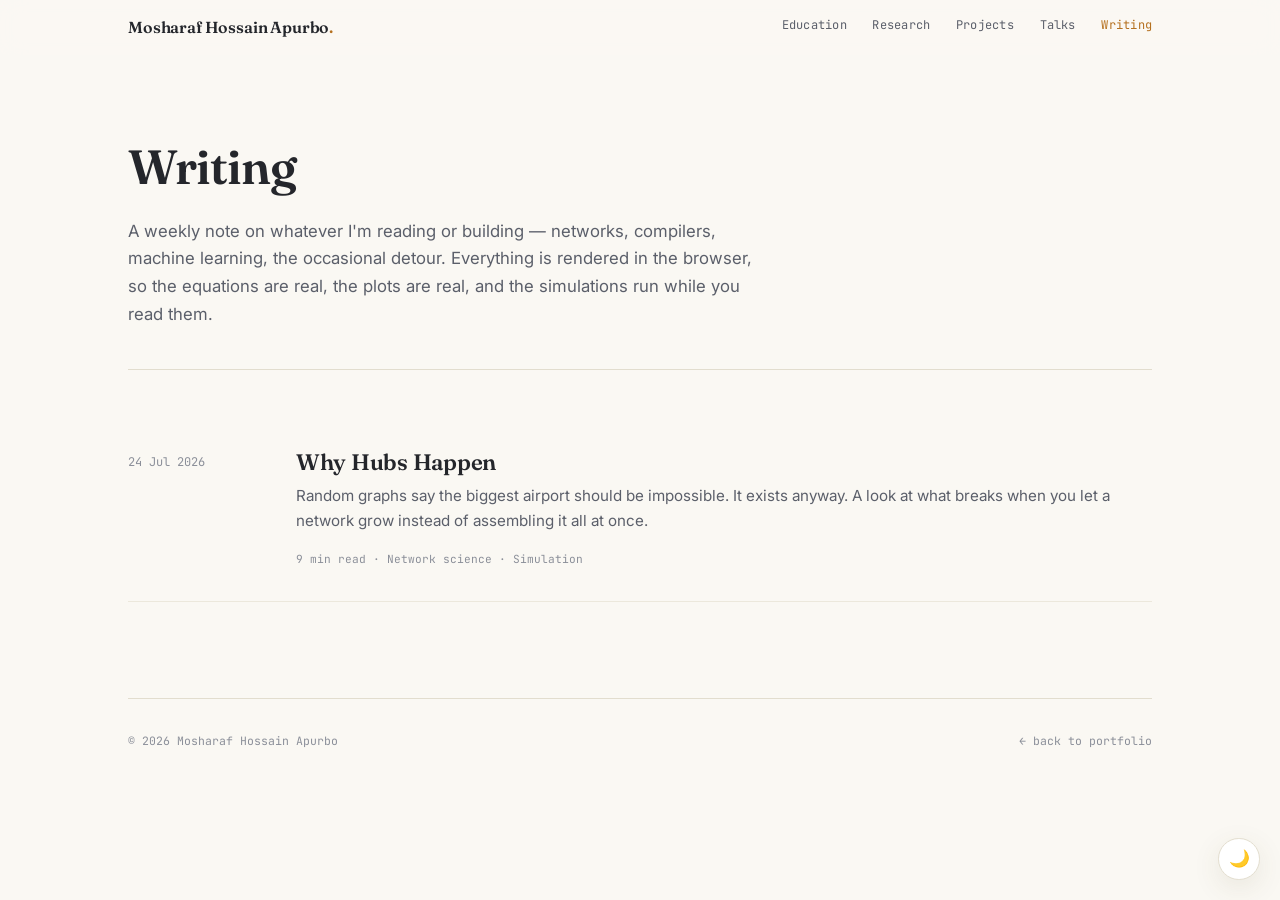
==== blog/index.html @ 79b54e86 "Build out the full CV portfolio and a blog that handles maths, charts and simulations Replaces the p" ====
<!DOCTYPE html>
<html lang="en">
<head>
<meta charset="UTF-8">
<title>Writing — Mosharaf Hossain Apurbo</title>
<meta name="viewport" content="width=device-width, initial-scale=1">
<link rel="icon" href="/favicon.svg" type="image/svg+xml">
<meta name="description" content="Weekly notes on network science, compilers, machine learning and whatever else is on the desk — with live simulations and real mathematics.">

<link rel="preconnect" href="https://fonts.googleapis.com">
<link rel="preconnect" href="https://fonts.gstatic.com" crossorigin>
<link href="https://fonts.googleapis.com/css2?family=Fraunces:opsz,wght@9..144,500;9..144,600&family=Inter:wght@400;500;600&family=JetBrains+Mono:wght@400;500&display=swap" rel="stylesheet">
<link rel="stylesheet" href="../assets/site.css">
<link rel="stylesheet" href="lib/blog.css">
<script src="../assets/site.js"></script>
</head>
<body>

<nav class="nav">
  <div class="nav-inner">
    <a class="nav-mark" href="../">Mosharaf Hossain Apurbo<span class="dot">.</span></a>
    <div class="nav-links">
      <a href="../#education">Education</a>
      <a href="../#research">Research</a>
      <a href="../#projects">Projects</a>
      <a href="../#presentations">Talks</a>
      <a href="./" class="active">Writing</a>
    </div>
  </div>
</nav>

<div class="wrap">

  <header class="blog-head">
    <h1>Writing</h1>
    <p>
      A weekly note on whatever I'm reading or building — networks, compilers,
      machine learning, the occasional detour. Everything is rendered in the browser,
      so the equations are real, the plots are real, and the simulations run while
      you read them.
    </p>
  </header>

  <main class="post-list" id="post-list"></main>

  <footer class="foot">
    <span>&copy; 2026 Mosharaf Hossain Apurbo</span>
    <span><a href="../">&larr; back to portfolio</a></span>
  </footer>

</div>

<script src="posts.js"></script>
<script>
(function () {
  var host = document.getElementById('post-list');
  var posts = (window.POSTS || []).slice().sort(function (a, b) {
    return b.date.localeCompare(a.date);
  });

  function esc(s) {
    return String(s).replace(/[&<>"]/g, function (c) {
      return { '&': '&amp;', '<': '&lt;', '>': '&gt;', '"': '&quot;' }[c];
    });
  }

  function fmt(iso) {
    var d = new Date(iso + 'T00:00:00');
    return isNaN(d) ? iso : d.toLocaleDateString('en-GB', { day: '2-digit', month: 'short', year: 'numeric' });
  }

  if (!posts.length) {
    host.innerHTML = '<div class="empty-note">No posts yet — the first one lands soon.</div>';
    return;
  }

  host.innerHTML = posts.map(function (p) {
    return '<a class="post-row" href="' + esc(p.slug) + '/">' +
      '<span class="date">' + esc(fmt(p.date)) + '</span>' +
      '<span><h2>' + esc(p.title) + '</h2>' +
      '<p>' + esc(p.summary) + '</p>' +
      '<span class="meta">' + esc(p.readingTime || '') +
      ((p.tags && p.tags.length) ? ' &middot; ' + p.tags.map(esc).join(' &middot; ') : '') +
      '</span></span></a>';
  }).join('');
})();
</script>

</body>
</html>
---- assets/site.css ----
/* ============================================================
   DESIGN SYSTEM — "Growth & Attachment"
   Shared by the portfolio, the blog and the presentation decks,
   so the whole site reads as one object. Dark is the default;
   [data-theme="light"] on <html> flips it (assets/site.js).
   ============================================================ */

:root {
  /* --- surfaces & ink --- */
  --bg: #12151c;
  --bg-panel: #1a2029;
  --bg-panel-2: #202836;
  --bg-sunken: #0d1015;
  --ink: #e9e7e0;
  --ink-dim: #a7adba;
  --ink-faint: #6d7688;

  /* --- accents --- */
  --accent-hub: #e0a458;    /* hubs, emphasis, primary accent */
  --accent-edge: #5fa3a3;   /* edges, links, metadata */
  --accent-danger: #c4685a;

  /* --- lines & depth --- */
  --rule: #2b3342;
  --rule-soft: #212836;
  --shadow: 0 8px 28px rgba(0, 0, 0, 0.35);
  --shadow-lg: 0 20px 60px rgba(0, 0, 0, 0.45);

  /* --- type --- */
  --font-display: 'Fraunces', Georgia, serif;
  --font-body: 'Inter', -apple-system, BlinkMacSystemFont, 'Segoe UI', sans-serif;
  --font-mono: 'JetBrains Mono', 'Courier New', monospace;

  /* --- rhythm --- */
  --measure: 68rem;
  --gap-section: 6rem;
}

:root[data-theme="light"] {
  --bg: #faf8f3;
  --bg-panel: #ffffff;
  --bg-panel-2: #f2eee3;
  --bg-sunken: #f2eee3;
  --ink: #24262b;
  --ink-dim: #5b5f6a;
  --ink-faint: #8b8f99;

  --accent-hub: #b5701f;
  --accent-edge: #2f7a7a;
  --accent-danger: #a8402f;

  --rule: #e2ddce;
  --rule-soft: #ece8dc;
  --shadow: 0 8px 28px rgba(90, 75, 40, 0.10);
  --shadow-lg: 0 20px 60px rgba(90, 75, 40, 0.16);
}

* { box-sizing: border-box; }

html { scroll-behavior: smooth; scroll-padding-top: 5rem; }

body {
  margin: 0;
  background: var(--bg);
  color: var(--ink);
  font-family: var(--font-body);
  font-size: 16px;
  line-height: 1.65;
  -webkit-font-smoothing: antialiased;
  text-rendering: optimizeLegibility;
  transition: background-color 0.25s ease, color 0.25s ease;
}

::selection { background: var(--accent-hub); color: var(--bg); }

.wrap {
  max-width: var(--measure);
  margin: 0 auto;
  padding: 0 2rem;
}

a { color: var(--accent-edge); }

/* ============================================================
   TOP NAV — thin, sticky, blurs the content under it
   ============================================================ */

.nav {
  position: sticky;
  top: 0;
  z-index: 40;
  background: color-mix(in srgb, var(--bg) 82%, transparent);
  backdrop-filter: saturate(140%) blur(12px);
  -webkit-backdrop-filter: saturate(140%) blur(12px);
  border-bottom: 1px solid transparent;
  transition: border-color 0.2s ease;
}

.nav.scrolled { border-bottom-color: var(--rule); }

.nav-inner {
  max-width: var(--measure);
  margin: 0 auto;
  padding: 0.85rem 2rem;
  display: flex;
  align-items: center;
  gap: 2rem;
}

.nav-mark {
  font-family: var(--font-display);
  font-weight: 600;
  font-size: 1rem;
  letter-spacing: -0.01em;
  color: var(--ink);
  text-decoration: none;
  white-space: nowrap;
}

.nav-mark .dot { color: var(--accent-hub); }

.nav-links {
  display: flex;
  gap: 1.6rem;
  margin-left: auto;
  font-family: var(--font-mono);
  font-size: 0.75rem;
  letter-spacing: 0.02em;
}

.nav-links a {
  color: var(--ink-dim);
  text-decoration: none;
  position: relative;
  padding-bottom: 2px;
  transition: color 0.15s ease;
}

.nav-links a::after {
  content: '';
  position: absolute;
  left: 0; right: 100%; bottom: 0;
  height: 1px;
  background: var(--accent-hub);
  transition: right 0.22s ease;
}

.nav-links a:hover { color: var(--ink); }
.nav-links a:hover::after { right: 0; }
.nav-links a.active { color: var(--accent-hub); }

@media (max-width: 760px) {
  .nav-links { display: none; }
}

/* ============================================================
   HERO
   ============================================================ */

.hero {
  position: relative;
  padding: 6.5rem 0 5rem;
  overflow: hidden;
}

#hero-net {
  position: absolute;
  inset: 0;
  width: 100%;
  height: 100%;
  z-index: 0;
  opacity: 0.5;
  pointer-events: none;
  /* fade the graph out toward the text so it never fights the copy */
  -webkit-mask-image: radial-gradient(ellipse 75% 70% at 70% 45%, #000 20%, transparent 78%);
  mask-image: radial-gradient(ellipse 75% 70% at 70% 45%, #000 20%, transparent 78%);
}

.hero-inner { position: relative; z-index: 1; max-width: var(--measure); margin: 0 auto; padding: 0 2rem; }

.eyebrow {
  font-family: var(--font-mono);
  font-size: 0.72rem;
  letter-spacing: 0.16em;
  text-transform: uppercase;
  color: var(--accent-edge);
  margin: 0 0 1.1rem;
  display: flex;
  align-items: center;
  gap: 0.7rem;
}

.eyebrow::before {
  content: '';
  width: 1.75rem;
  height: 1px;
  background: var(--accent-edge);
  opacity: 0.7;
}

.hero h1 {
  font-family: var(--font-display);
  font-weight: 600;
  font-size: clamp(2.6rem, 7vw, 4.4rem);
  line-height: 1.04;
  letter-spacing: -0.022em;
  margin: 0 0 1.1rem;
}

.hero .lede {
  font-size: 1.14rem;
  line-height: 1.7;
  color: var(--ink-dim);
  max-width: 44rem;
  margin: 0 0 2.2rem;
}

.hero .lede strong { color: var(--ink); font-weight: 500; }

/* --- contact row --- */

.contact-row {
  display: flex;
  flex-wrap: wrap;
  gap: 0.6rem;
}

.contact-chip {
  display: inline-flex;
  align-items: center;
  gap: 0.5rem;
  font-family: var(--font-mono);
  font-size: 0.78rem;
  color: var(--ink-dim);
  text-decoration: none;
  background: var(--bg-panel);
  border: 1px solid var(--rule);
  border-radius: 999px;
  padding: 0.4rem 0.95rem;
  transition: color 0.15s ease, border-color 0.15s ease, transform 0.15s ease;
}

.contact-chip:hover {
  color: var(--ink);
  border-color: var(--accent-hub);
  transform: translateY(-1px);
}

.contact-chip svg { width: 0.95em; height: 0.95em; fill: currentColor; flex: none; }

/* ============================================================
   SECTIONS
   ============================================================ */

section.band { padding: var(--gap-section) 0 0; }

.section-head {
  display: flex;
  align-items: baseline;
  gap: 1.1rem;
  margin: 0 0 2.5rem;
}

.section-head .num {
  font-family: var(--font-mono);
  font-size: 0.72rem;
  color: var(--accent-hub);
  letter-spacing: 0.1em;
}

.section-head h2 {
  font-family: var(--font-display);
  font-weight: 600;
  font-size: clamp(1.5rem, 3vw, 1.9rem);
  letter-spacing: -0.015em;
  margin: 0;
  white-space: nowrap;
}

.section-head .line {
  flex: 1;
  height: 1px;
  background: var(--rule);
}

.section-head .aside {
  font-family: var(--font-mono);
  font-size: 0.72rem;
  color: var(--ink-faint);
  white-space: nowrap;
}

/* ============================================================
   ENTRY — the shared record shape used by education, research,
   projects and activities. Rule on the left, meta on the right.
   ============================================================ */

.entry {
  position: relative;
  padding: 0 0 2.6rem 1.75rem;
  border-left: 1px solid var(--rule);
}

.entry:last-child { padding-bottom: 0.5rem; border-left-color: transparent; }

/* the node on the timeline */
.entry::before {
  content: '';
  position: absolute;
  left: -4.5px;
  top: 0.62rem;
  width: 8px;
  height: 8px;
  border-radius: 50%;
  background: var(--bg);
  border: 2px solid var(--accent-hub);
  transition: box-shadow 0.2s ease;
}

.entry:hover::before { box-shadow: 0 0 0 4px color-mix(in srgb, var(--accent-hub) 18%, transparent); }

.entry-head {
  display: flex;
  flex-wrap: wrap;
  align-items: baseline;
  gap: 0.4rem 1rem;
  margin-bottom: 0.15rem;
}

.entry h3 {
  font-family: var(--font-display);
  font-weight: 600;
  font-size: 1.22rem;
  line-height: 1.3;
  margin: 0;
  letter-spacing: -0.01em;
}

.entry h3 a { color: inherit; text-decoration: none; }
.entry h3 a:hover { color: var(--accent-hub); }

.entry .when {
  margin-left: auto;
  font-family: var(--font-mono);
  font-size: 0.72rem;
  color: var(--ink-faint);
  white-space: nowrap;
}

.entry .sub {
  font-size: 0.93rem;
  color: var(--accent-edge);
  margin: 0 0 0.5rem;
}

.entry .sub .where { color: var(--ink-faint); }

.entry ul {
  margin: 0.7rem 0 0;
  padding-left: 1.05rem;
  color: var(--ink-dim);
  font-size: 0.945rem;
}

.entry li { margin-bottom: 0.42rem; }
.entry li::marker { color: var(--accent-hub); }
.entry strong { color: var(--ink); font-weight: 500; }

/* inline repo / link badge next to a title */
.badge-link {
  display: inline-flex;
  align-items: center;
  gap: 0.32rem;
  font-family: var(--font-mono);
  font-size: 0.68rem;
  color: var(--ink-faint);
  text-decoration: none;
  border: 1px solid var(--rule);
  border-radius: 5px;
  padding: 0.1rem 0.45rem;
  vertical-align: 2px;
  transition: color 0.15s ease, border-color 0.15s ease;
}

.badge-link:hover { color: var(--accent-hub); border-color: var(--accent-hub); }
.badge-link svg { width: 0.85em; height: 0.85em; fill: currentColor; }
.badge-link.muted { opacity: 0.55; }

/* ============================================================
   CHIPS
   ============================================================ */

.chips { display: flex; flex-wrap: wrap; gap: 0.35rem; margin-top: 0.85rem; }

.chip {
  font-family: var(--font-mono);
  font-size: 0.68rem;
  color: var(--ink-dim);
  background: var(--bg-panel-2);
  border: 1px solid var(--rule-soft);
  border-radius: 999px;
  padding: 0.16rem 0.62rem;
  white-space: nowrap;
}

.chip.accent { color: var(--accent-hub); border-color: color-mix(in srgb, var(--accent-hub) 35%, transparent); }

/* ============================================================
   SKILLS
   ============================================================ */

.skill-grid {
  display: grid;
  grid-template-columns: repeat(auto-fit, minmax(min(100%, 15rem), 1fr));
  gap: 1.5rem;
}

.skill-block {
  background: var(--bg-panel);
  border: 1px solid var(--rule);
  border-radius: 12px;
  padding: 1.3rem 1.35rem;
}

.skill-block h4 {
  font-family: var(--font-mono);
  font-size: 0.7rem;
  letter-spacing: 0.12em;
  text-transform: uppercase;
  color: var(--accent-edge);
  margin: 0 0 0.85rem;
}

.skill-block .chips { margin-top: 0; }

/* ============================================================
   CARDS — presentations & blog teasers
   ============================================================ */

.card-grid {
  display: grid;
  grid-template-columns: repeat(auto-fill, minmax(min(100%, 24rem), 1fr));
  gap: 1.5rem;
}

.card {
  display: flex;
  flex-direction: column;
  background: var(--bg-panel);
  border: 1px solid var(--rule);
  border-radius: 14px;
  padding: 1.65rem 1.6rem 1.4rem;
  text-decoration: none;
  color: inherit;
  transition: transform 0.18s ease, border-color 0.18s ease, box-shadow 0.18s ease;
}

.card:hover {
  transform: translateY(-3px);
  border-color: var(--accent-hub);
  box-shadow: var(--shadow);
}

.card-meta {
  font-family: var(--font-mono);
  font-size: 0.68rem;
  letter-spacing: 0.1em;
  text-transform: uppercase;
  color: var(--accent-edge);
  margin: 0 0 0.7rem;
}

.card h3 {
  font-family: var(--font-display);
  font-weight: 600;
  font-size: 1.3rem;
  line-height: 1.28;
  margin: 0 0 0.55rem;
  letter-spacing: -0.01em;
}

.card p {
  color: var(--ink-dim);
  font-size: 0.93rem;
  margin: 0 0 1.1rem;
}

.card-foot {
  margin-top: auto;
  display: flex;
  align-items: center;
  justify-content: space-between;
  gap: 1rem;
  padding-top: 1rem;
  border-top: 1px solid var(--rule-soft);
  font-family: var(--font-mono);
  font-size: 0.73rem;
  color: var(--ink-faint);
}

.card-foot .cta { color: var(--accent-hub); }
.card .arrow { display: inline-block; transition: transform 0.18s ease; }
.card:hover .arrow { transform: translateX(3px); }

.card.upcoming {
  border-style: dashed;
  background: transparent;
  cursor: default;
}
.card.upcoming:hover { transform: none; border-color: var(--rule); box-shadow: none; }
.card.upcoming h3, .card.upcoming .card-meta { color: var(--ink-faint); }

/* ============================================================
   FOOTER
   ============================================================ */

.foot {
  margin-top: var(--gap-section);
  padding: 2rem 0 3.5rem;
  border-top: 1px solid var(--rule);
  font-family: var(--font-mono);
  font-size: 0.72rem;
  color: var(--ink-faint);
  display: flex;
  flex-wrap: wrap;
  gap: 0.5rem 1.5rem;
  justify-content: space-between;
}

.foot a { color: var(--ink-faint); text-decoration: none; }
.foot a:hover { color: var(--accent-hub); }

/* ============================================================
   THEME TOGGLE
   ============================================================ */

.theme-toggle {
  position: fixed;
  bottom: 1.25rem;
  right: 1.25rem;
  z-index: 50;
  width: 2.6rem;
  height: 2.6rem;
  border-radius: 50%;
  border: 1px solid var(--rule);
  background: var(--bg-panel);
  color: var(--ink);
  font-size: 1.05rem;
  line-height: 1;
  cursor: pointer;
  box-shadow: var(--shadow);
  transition: border-color 0.15s ease, transform 0.15s ease;
}

.theme-toggle:hover { border-color: var(--accent-hub); transform: scale(1.07); }

/* ============================================================
   SCROLL REVEAL
   ============================================================ */

.reveal-up {
  opacity: 0;
  transform: translateY(14px);
  transition: opacity 0.55s ease, transform 0.55s ease;
}

.reveal-up.shown { opacity: 1; transform: none; }

@media (prefers-reduced-motion: reduce) {
  html { scroll-behavior: auto; }
  *, *::before, *::after { animation: none !important; transition: none !important; }
  .reveal-up { opacity: 1; transform: none; }
}

@media (max-width: 640px) {
  :root { --gap-section: 4rem; }
  .wrap, .hero-inner, .nav-inner { padding-left: 1.25rem; padding-right: 1.25rem; }
  .entry .when { margin-left: 0; width: 100%; }
}

/* ============================================================
   PRINT — the portfolio doubles as a printable CV
   ============================================================ */

@media print {
  :root {
    --bg: #fff; --bg-panel: #fff; --bg-panel-2: #fff;
    --ink: #000; --ink-dim: #222; --ink-faint: #555;
    --rule: #ccc; --rule-soft: #ddd;
    --accent-hub: #7a4a10; --accent-edge: #1d5555;
  }
  .nav, .theme-toggle, #hero-net, .card.upcoming, .no-print { display: none !important; }
  body { font-size: 10.5pt; }
  section.band { padding-top: 1.4rem; break-inside: avoid; }
  .hero { padding: 0 0 1rem; }
  .entry { break-inside: avoid; }
  a { color: inherit; text-decoration: none; }
  .reveal-up { opacity: 1; transform: none; }
}
---- blog/lib/blog.css ----
/* ============================================================
   blog.css — reading layout, post typography, chart & sim chrome.
   Loaded on top of assets/site.css, which owns the tokens.
   ============================================================ */

/* ---- reading progress ------------------------------------- */

.progress {
  position: fixed;
  top: 0; left: 0;
  height: 2px;
  width: 0;
  background: var(--accent-hub);
  z-index: 60;
  transition: width 0.08s linear;
}

/* ---- blog index -------------------------------------------- */

.blog-head {
  padding: 4.5rem 0 2.5rem;
  border-bottom: 1px solid var(--rule);
  margin-bottom: 3rem;
}

.blog-head h1 {
  font-family: var(--font-display);
  font-weight: 600;
  font-size: clamp(2.1rem, 5vw, 3rem);
  letter-spacing: -0.02em;
  margin: 0 0 0.75rem;
}

.blog-head p {
  color: var(--ink-dim);
  max-width: 40rem;
  margin: 0;
  font-size: 1.05rem;
}

.post-list { display: flex; flex-direction: column; }

.post-row {
  display: grid;
  grid-template-columns: 8.5rem 1fr;
  gap: 0 2rem;
  padding: 1.9rem 0;
  border-bottom: 1px solid var(--rule-soft);
  text-decoration: none;
  color: inherit;
  transition: border-color 0.18s ease;
}

.post-row:hover { border-bottom-color: var(--accent-hub); }

.post-row .date {
  font-family: var(--font-mono);
  font-size: 0.75rem;
  color: var(--ink-faint);
  padding-top: 0.3rem;
  white-space: nowrap;
}

.post-row h2 {
  font-family: var(--font-display);
  font-weight: 600;
  font-size: 1.4rem;
  line-height: 1.28;
  margin: 0 0 0.4rem;
  letter-spacing: -0.012em;
  transition: color 0.15s ease;
}

.post-row:hover h2 { color: var(--accent-hub); }

.post-row p { margin: 0 0 0.7rem; color: var(--ink-dim); font-size: 0.95rem; }

.post-row .meta {
  font-family: var(--font-mono);
  font-size: 0.7rem;
  color: var(--ink-faint);
}

@media (max-width: 640px) {
  .post-row { grid-template-columns: 1fr; gap: 0.4rem; }
  .post-row .date { padding-top: 0; }
}

.empty-note {
  border: 1px dashed var(--rule);
  border-radius: 12px;
  padding: 2.5rem;
  text-align: center;
  color: var(--ink-dim);
}

/* ---- post layout: article + sticky contents ---------------- */

.post-shell {
  display: grid;
  grid-template-columns: minmax(0, 1fr) 15rem;
  gap: 0 3.5rem;
  align-items: start;
}

@media (max-width: 1080px) {
  .post-shell { grid-template-columns: minmax(0, 1fr); }
  .toc { display: none; }
}

.toc {
  position: sticky;
  top: 5.5rem;
  padding-top: 0.5rem;
  font-size: 0.85rem;
  max-height: calc(100vh - 8rem);
  overflow-y: auto;
}

.toc h4 {
  font-family: var(--font-mono);
  font-size: 0.68rem;
  letter-spacing: 0.12em;
  text-transform: uppercase;
  color: var(--ink-faint);
  margin: 0 0 0.8rem;
}

.toc a {
  display: block;
  color: var(--ink-dim);
  text-decoration: none;
  padding: 0.24rem 0 0.24rem 0.85rem;
  border-left: 2px solid var(--rule);
  line-height: 1.4;
  transition: color 0.15s ease, border-color 0.15s ease;
}

.toc a:hover { color: var(--ink); }
.toc a.active { color: var(--accent-hub); border-left-color: var(--accent-hub); }
.toc a.lvl-3 { padding-left: 1.6rem; font-size: 0.8rem; }

/* ---- post header ------------------------------------------- */

.post-head { padding: 3.5rem 0 2rem; }

.post-head .back {
  font-family: var(--font-mono);
  font-size: 0.75rem;
  color: var(--ink-dim);
  text-decoration: none;
  display: inline-block;
  margin-bottom: 1.6rem;
}

.post-head .back:hover { color: var(--accent-hub); }

.post-head h1 {
  font-family: var(--font-display);
  font-weight: 600;
  font-size: clamp(2rem, 4.6vw, 2.9rem);
  line-height: 1.14;
  letter-spacing: -0.02em;
  margin: 0 0 0.9rem;
}

.post-meta {
  font-family: var(--font-mono);
  font-size: 0.75rem;
  color: var(--ink-faint);
  display: flex;
  flex-wrap: wrap;
  gap: 0.4rem 1rem;
  align-items: center;
  padding-bottom: 1.75rem;
  border-bottom: 1px solid var(--rule);
}

/* ---- article typography ------------------------------------ */

.article {
  font-size: 1.055rem;
  line-height: 1.78;
  color: var(--ink-dim);
  max-width: 46rem;
  padding-bottom: 3rem;
}

.article > *:first-child { margin-top: 0; }

.article h2 {
  font-family: var(--font-display);
  font-weight: 600;
  font-size: 1.6rem;
  line-height: 1.3;
  letter-spacing: -0.015em;
  color: var(--ink);
  margin: 3rem 0 1rem;
  scroll-margin-top: 5.5rem;
}

.article h3 {
  font-family: var(--font-display);
  font-weight: 600;
  font-size: 1.22rem;
  color: var(--ink);
  margin: 2.2rem 0 0.8rem;
  scroll-margin-top: 5.5rem;
}

.article p { margin: 0 0 1.25rem; }
.article strong { color: var(--ink); font-weight: 600; }
.article em { font-style: italic; }

.article a {
  color: var(--accent-edge);
  text-decoration: none;
  border-bottom: 1px solid color-mix(in srgb, var(--accent-edge) 40%, transparent);
  transition: border-color 0.15s ease;
}
.article a:hover { border-bottom-color: var(--accent-edge); }

.article ul, .article ol { margin: 0 0 1.35rem; padding-left: 1.3rem; }
.article li { margin-bottom: 0.45rem; }
.article li::marker { color: var(--accent-hub); }

.article hr { border: 0; border-top: 1px solid var(--rule); margin: 2.75rem 0; }

.article blockquote {
  margin: 1.6rem 0;
  padding: 0.15rem 0 0.15rem 1.3rem;
  border-left: 2px solid var(--accent-hub);
  color: var(--ink-dim);
  font-style: italic;
}

.article img { max-width: 100%; border-radius: 8px; border: 1px solid var(--rule); }

.article figure { margin: 2rem 0; }
.article figure img { display: block; margin: 0 auto; }
.article figcaption {
  font-size: 0.85rem;
  color: var(--ink-faint);
  text-align: center;
  margin-top: 0.6rem;
}

/* inline code + blocks */

.article code {
  font-family: var(--font-mono);
  font-size: 0.875em;
  background: var(--bg-panel-2);
  border: 1px solid var(--rule-soft);
  border-radius: 4px;
  padding: 0.08em 0.36em;
  color: var(--accent-hub);
}

.article pre {
  background: var(--bg-sunken);
  border: 1px solid var(--rule);
  border-radius: 10px;
  padding: 1.05rem 1.2rem;
  overflow-x: auto;
  margin: 0 0 1.5rem;
  line-height: 1.6;
}

.article pre code {
  background: none;
  border: 0;
  padding: 0;
  color: var(--ink);
  font-size: 0.855rem;
}

/* tables */

.article table {
  width: 100%;
  border-collapse: collapse;
  margin: 0 0 1.5rem;
  font-size: 0.92rem;
}

.article th, .article td {
  text-align: left;
  padding: 0.5rem 0.75rem;
  border-bottom: 1px solid var(--rule-soft);
}

.article th {
  font-family: var(--font-mono);
  font-size: 0.72rem;
  letter-spacing: 0.06em;
  text-transform: uppercase;
  color: var(--ink-faint);
}

.article td { font-variant-numeric: tabular-nums; }

/* wide content must scroll in its own box, never the page */
.article .scroll-x { overflow-x: auto; }

/* ---- KaTeX ------------------------------------------------- */

.article .katex { font-size: 1.05em; }

.article .katex-display {
  margin: 1.6rem 0;
  padding: 0.35rem 0;
  overflow-x: auto;
  overflow-y: hidden;
}

/* ---- callouts ---------------------------------------------- */

.article .note {
  background: var(--bg-panel);
  border: 1px solid var(--rule);
  border-left: 3px solid var(--accent-edge);
  border-radius: 8px;
  padding: 1rem 1.2rem;
  margin: 1.75rem 0;
  font-size: 0.97rem;
}

.article .note.warn { border-left-color: var(--accent-hub); }
.article .note p:last-child { margin-bottom: 0; }

.article .note .note-label {
  font-family: var(--font-mono);
  font-size: 0.68rem;
  letter-spacing: 0.12em;
  text-transform: uppercase;
  color: var(--accent-edge);
  display: block;
  margin-bottom: 0.4rem;
}

.article .note.warn .note-label { color: var(--accent-hub); }

/* ============================================================
   CHARTS
   ============================================================ */

.chart { margin: 2.25rem 0; }

.chart-fig {
  margin: 0;
  background: var(--bg-panel);
  border: 1px solid var(--rule);
  border-radius: 12px;
  padding: 1.15rem 1.25rem 1rem;
}

.chart-title {
  font-family: var(--font-body);
  font-weight: 600;
  font-size: 0.97rem;
  color: var(--ink);
  margin: 0 0 0.15rem;
  line-height: 1.4;
}

.chart-legend {
  display: flex;
  flex-wrap: wrap;
  gap: 0.35rem 1.1rem;
  margin: 0.55rem 0 0.35rem;
  font-family: var(--font-mono);
  font-size: 0.73rem;
  color: var(--ink-dim);
}

.chart-legend .lg { display: inline-flex; align-items: center; gap: 0.42rem; }

.chart-legend i {
  width: 10px; height: 10px;
  border-radius: 3px;
  display: inline-block;
  flex: none;
}

.chart-plot { position: relative; }

.chart-caption {
  font-size: 0.83rem;
  color: var(--ink-faint);
  margin: 0.5rem 0 0;
  line-height: 1.55;
}

.chart-tools { margin-top: 0.7rem; }

.chart-tablebtn {
  font-family: var(--font-mono);
  font-size: 0.68rem;
  color: var(--ink-dim);
  background: transparent;
  border: 1px solid var(--rule);
  border-radius: 6px;
  padding: 0.22rem 0.62rem;
  cursor: pointer;
  transition: color 0.15s ease, border-color 0.15s ease;
}

.chart-tablebtn:hover { color: var(--accent-hub); border-color: var(--accent-hub); }

.chart-table { margin-top: 0.85rem; max-height: 17rem; overflow: auto; }

.chart-table table { width: 100%; border-collapse: collapse; font-size: 0.82rem; }

.chart-table th, .chart-table td {
  text-align: left;
  padding: 0.32rem 0.6rem;
  border-bottom: 1px solid var(--rule-soft);
}

.chart-table th {
  position: sticky;
  top: 0;
  background: var(--bg-panel);
  font-family: var(--font-mono);
  font-size: 0.68rem;
  text-transform: uppercase;
  letter-spacing: 0.06em;
  color: var(--ink-faint);
}

.chart-table td { font-variant-numeric: tabular-nums; color: var(--ink-dim); }

/* tooltip */

.chart-tip {
  position: absolute;
  z-index: 5;
  pointer-events: none;
  background: var(--bg-panel-2);
  border: 1px solid var(--rule);
  border-radius: 8px;
  padding: 0.5rem 0.65rem;
  box-shadow: var(--shadow);
  font-size: 0.78rem;
  min-width: 8rem;
}

.chart-tip .tip-x {
  font-family: var(--font-mono);
  font-size: 0.68rem;
  color: var(--ink-faint);
  margin-bottom: 0.35rem;
  padding-bottom: 0.3rem;
  border-bottom: 1px solid var(--rule-soft);
}

.chart-tip .tip-row {
  display: flex;
  align-items: center;
  gap: 0.45rem;
  color: var(--ink-dim);
  line-height: 1.7;
}

.chart-tip .tip-row i { width: 9px; height: 9px; border-radius: 2px; flex: none; }
.chart-tip .tip-row span { flex: 1; }
.chart-tip .tip-row b { color: var(--ink); font-variant-numeric: tabular-nums; font-weight: 600; }

/* ============================================================
   SIMULATIONS — interactive blocks a post mounts into
   ============================================================ */

.sim {
  margin: 2.25rem 0;
  background: var(--bg-panel);
  border: 1px solid var(--rule);
  border-radius: 12px;
  padding: 1.15rem 1.25rem 1.1rem;
}

.sim-head {
  display: flex;
  align-items: baseline;
  justify-content: space-between;
  gap: 1rem;
  margin-bottom: 0.75rem;
}

.sim-title { font-weight: 600; font-size: 0.97rem; color: var(--ink); }

.sim-tag {
  font-family: var(--font-mono);
  font-size: 0.66rem;
  letter-spacing: 0.1em;
  text-transform: uppercase;
  color: var(--accent-edge);
}

.sim-canvas { width: 100%; display: block; border-radius: 8px; }

.sim-controls {
  display: flex;
  flex-wrap: wrap;
  align-items: center;
  gap: 0.7rem 1.2rem;
  margin-top: 0.9rem;
  padding-top: 0.85rem;
  border-top: 1px solid var(--rule-soft);
  font-family: var(--font-mono);
  font-size: 0.73rem;
  color: var(--ink-dim);
}

.sim-controls label { display: inline-flex; align-items: center; gap: 0.5rem; }

.sim-controls input[type="range"] { accent-color: var(--accent-hub); width: 7.5rem; }

.sim-controls output { color: var(--accent-hub); font-variant-numeric: tabular-nums; min-width: 2.4rem; }

.sim-btn {
  font-family: var(--font-mono);
  font-size: 0.7rem;
  color: var(--ink);
  background: var(--bg-panel-2);
  border: 1px solid var(--rule);
  border-radius: 6px;
  padding: 0.28rem 0.75rem;
  cursor: pointer;
  transition: border-color 0.15s ease, color 0.15s ease;
}

.sim-btn:hover { border-color: var(--accent-hub); color: var(--accent-hub); }

.sim-readout {
  margin-left: auto;
  font-family: var(--font-mono);
  font-size: 0.72rem;
  color: var(--ink-faint);
  font-variant-numeric: tabular-nums;
}

/* ---- post footer nav --------------------------------------- */

.post-nav {
  display: flex;
  justify-content: space-between;
  gap: 1.5rem;
  border-top: 1px solid var(--rule);
  padding: 1.75rem 0 0;
  margin-top: 1rem;
  font-family: var(--font-mono);
  font-size: 0.78rem;
}

.post-nav a { color: var(--ink-dim); text-decoration: none; max-width: 45%; }
.post-nav a:hover { color: var(--accent-hub); }
.post-nav .lbl { display: block; font-size: 0.68rem; color: var(--ink-faint); margin-bottom: 0.2rem; }

@media print {
  .toc, .progress, .chart-tools, .post-nav, .sim-controls { display: none !important; }
  .article { max-width: none; }
}
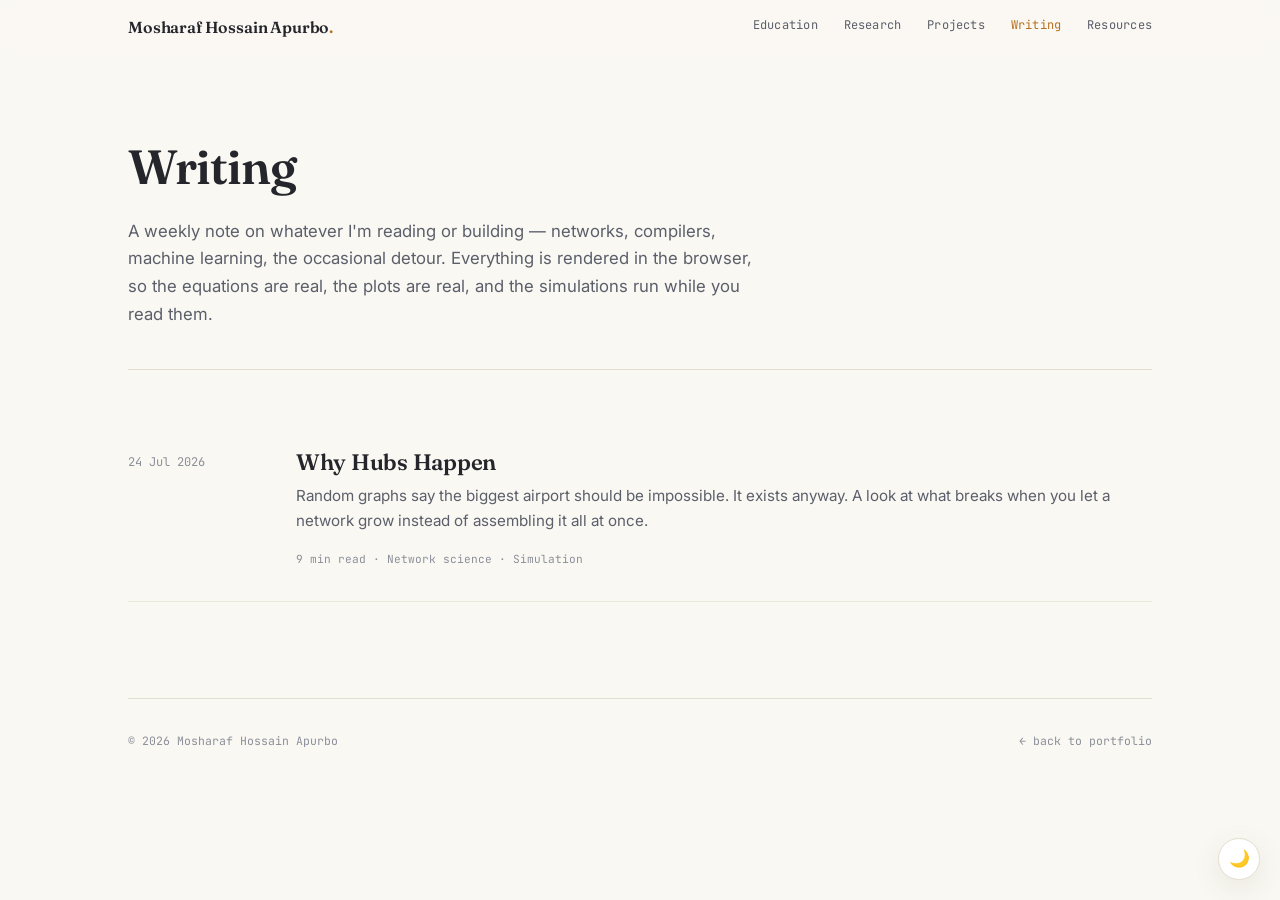
==== commit 5765634c: "Retire the Network Science deck; add a portrait and a Resources section The Presentation-01 deck is " ====
--- a/blog/index.html
+++ b/blog/index.html
@@ -23,8 +23,8 @@
       <a href="../#education">Education</a>
       <a href="../#research">Research</a>
       <a href="../#projects">Projects</a>
-      <a href="../#presentations">Talks</a>
       <a href="./" class="active">Writing</a>
+      <a href="../#resources">Resources</a>
     </div>
   </div>
 </nav>
--- a/assets/site.css
+++ b/assets/site.css
@@ -171,12 +171,63 @@
   z-index: 0;
   opacity: 0.5;
   pointer-events: none;
-  /* fade the graph out toward the text so it never fights the copy */
-  -webkit-mask-image: radial-gradient(ellipse 75% 70% at 70% 45%, #000 20%, transparent 78%);
-  mask-image: radial-gradient(ellipse 75% 70% at 70% 45%, #000 20%, transparent 78%);
-}
-
-.hero-inner { position: relative; z-index: 1; max-width: var(--measure); margin: 0 auto; padding: 0 2rem; }
+  /* fade the graph out toward the text so it never fights the copy; the
+     peak sits just left of the portrait so the graph frames it rather
+     than hiding behind it */
+  -webkit-mask-image: radial-gradient(ellipse 75% 74% at 64% 45%, #000 18%, transparent 78%);
+  mask-image: radial-gradient(ellipse 75% 74% at 64% 45%, #000 18%, transparent 78%);
+}
+
+/* text left, portrait right — collapses to portrait-over-text on narrow screens */
+.hero-inner {
+  position: relative;
+  z-index: 1;
+  max-width: var(--measure);
+  margin: 0 auto;
+  padding: 0 2rem;
+  display: grid;
+  grid-template-columns: minmax(0, 1fr) minmax(0, 18rem);
+  align-items: center;
+  gap: 3.5rem;
+}
+
+.hero-text { min-width: 0; }
+
+.hero-portrait {
+  margin: 0;
+  position: relative;
+  border-radius: 16px;
+  overflow: hidden;
+  border: 1px solid var(--rule);
+  background: var(--bg-panel);
+  box-shadow: var(--shadow-lg);
+}
+
+/* a whisper of the hub accent along the top edge, so the frame belongs to the palette */
+.hero-portrait::after {
+  content: '';
+  position: absolute;
+  inset: 0;
+  border-radius: inherit;
+  pointer-events: none;
+  box-shadow: inset 0 1px 0 color-mix(in srgb, var(--accent-hub) 35%, transparent);
+}
+
+.hero-portrait img {
+  display: block;
+  width: 100%;
+  height: auto;
+  aspect-ratio: 4 / 5;
+  object-fit: cover;
+  object-position: center bottom;
+}
+
+@media (max-width: 860px) {
+  /* minmax(0, …) not 1fr — a bare 1fr keeps its auto minimum and the lede
+     would push the column past the viewport instead of wrapping */
+  .hero-inner { grid-template-columns: minmax(0, 1fr); gap: 2.25rem; }
+  .hero-portrait { order: -1; width: 11rem; justify-self: start; }
+}
 
 .eyebrow {
   font-family: var(--font-mono);
@@ -509,6 +560,77 @@
 }
 .card.upcoming:hover { transform: none; border-color: var(--rule); box-shadow: none; }
 .card.upcoming h3, .card.upcoming .card-meta { color: var(--ink-faint); }
+
+/* ============================================================
+   RESOURCE CARD — one wide door to the Drive folder
+   ============================================================ */
+
+.resource-card {
+  display: flex;
+  align-items: center;
+  gap: 1.4rem;
+  background: var(--bg-panel);
+  border: 1px solid var(--rule);
+  border-radius: 14px;
+  padding: 1.5rem 1.6rem;
+  text-decoration: none;
+  color: inherit;
+  transition: transform 0.18s ease, border-color 0.18s ease, box-shadow 0.18s ease;
+}
+
+.resource-card:hover {
+  transform: translateY(-3px);
+  border-color: var(--accent-hub);
+  box-shadow: var(--shadow);
+}
+
+.resource-icon {
+  flex: none;
+  display: grid;
+  place-items: center;
+  width: 3rem;
+  height: 3rem;
+  border-radius: 11px;
+  background: color-mix(in srgb, var(--accent-hub) 14%, transparent);
+  color: var(--accent-hub);
+}
+
+.resource-icon svg { width: 1.4rem; height: 1.4rem; fill: currentColor; }
+
+.resource-body { display: block; min-width: 0; }
+
+.resource-title {
+  display: block;
+  font-family: var(--font-display);
+  font-weight: 600;
+  font-size: 1.2rem;
+  letter-spacing: -0.01em;
+  margin-bottom: 0.2rem;
+}
+
+.resource-text {
+  display: block;
+  color: var(--ink-dim);
+  font-size: 0.93rem;
+}
+
+.resource-cta {
+  flex: none;
+  margin-left: auto;
+  font-family: var(--font-mono);
+  font-size: 0.73rem;
+  color: var(--accent-hub);
+  white-space: nowrap;
+}
+
+.resource-cta .arrow { display: inline-block; transition: transform 0.18s ease; }
+.resource-card:hover .arrow { transform: translateX(3px); }
+
+@media (max-width: 640px) {
+  .resource-card { flex-wrap: wrap; gap: 1rem; }
+  .resource-body { flex: 1 1 12rem; }
+  .resource-cta { margin-left: 0; flex-basis: 100%; }
+}
 
 /* ============================================================
    FOOTER
@@ -593,7 +715,22 @@
   body { font-size: 10.5pt; }
   section.band { padding-top: 1.4rem; break-inside: avoid; }
   .hero { padding: 0 0 1rem; }
+  .hero-inner { grid-template-columns: minmax(0, 1fr) 8rem; gap: 1.5rem; align-items: start; }
+  .hero-portrait { box-shadow: none; }
+  .hero-portrait::after { display: none; }
   .entry { break-inside: avoid; }
   a { color: inherit; text-decoration: none; }
   .reveal-up { opacity: 1; transform: none; }
-}
+
+  /* "Open Drive →" means nothing on paper — print the address instead */
+  .resource-card { flex-wrap: wrap; break-inside: avoid; }
+  .resource-cta { display: none; }
+  .resource-card::after {
+    content: attr(href);
+    flex-basis: 100%;
+    font-family: var(--font-mono);
+    font-size: 8pt;
+    color: var(--ink-faint);
+    word-break: break-all;
+  }
+}
